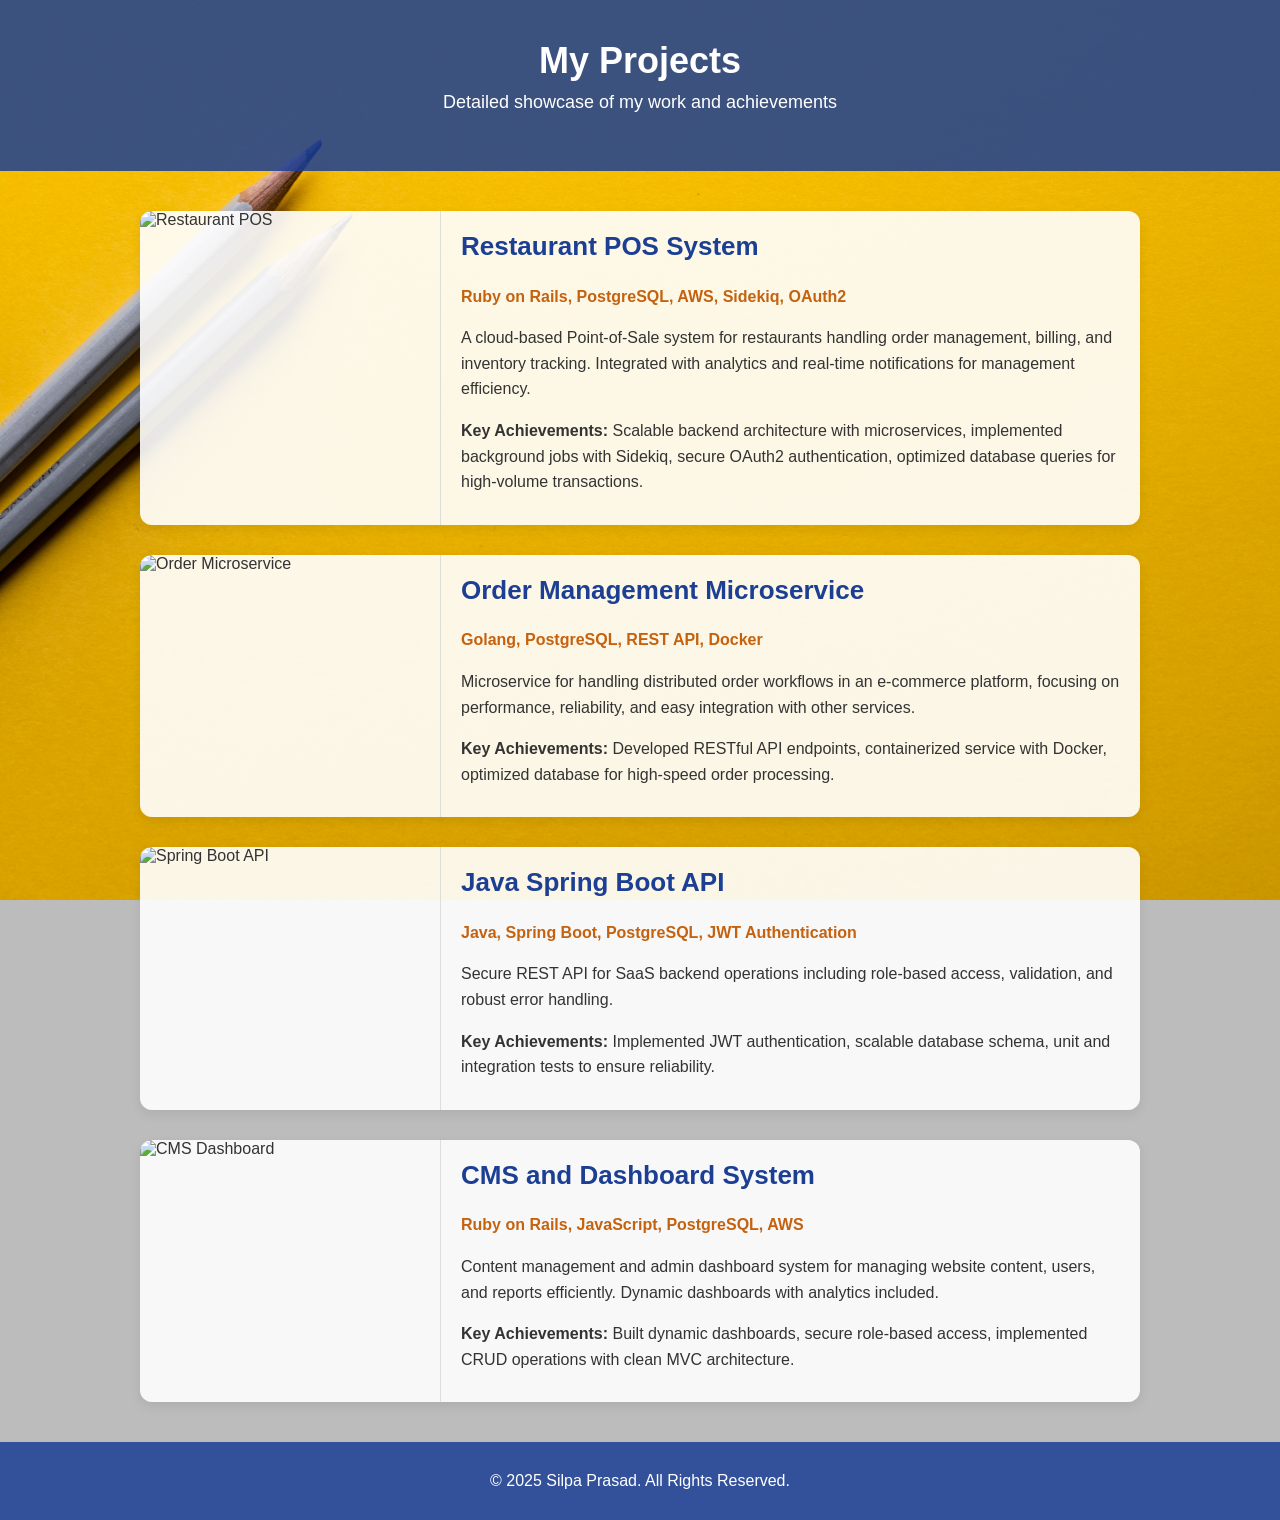
==== projects.html @ 063e01af "Initial commit" ====
<!DOCTYPE html>
<html lang="en">
<head>
    <meta charset="UTF-8">
    <meta name="viewport" content="width=device-width, initial-scale=1.0">
    <title>Silpa Prasad - Projects</title>
    <style>
        html, body {
            height: 100%;
            margin: 0;
            padding: 0;
        }

        body {
            font-family: Arial, sans-serif;
            color: #333;
            background: url('images/joanna.jpg') center top / cover no-repeat fixed;
            background-color: #bcbcbc;
        }

        header {
            padding: 40px 20px;
            text-align: center;
            background: rgba(28, 63, 148, 0.85); /* slightly transparent to see background */
            color: white;
        }

        header h1 {
            margin: 0;
            font-size: 36px;
        }

        header p {
            margin-top: 10px;
            font-size: 18px;
        }

        .project-section {
            max-width: 1000px;
            margin: 40px auto;
            padding: 0 20px;
        }

        .project {
            display: flex;
            flex-wrap: wrap;
            background: rgba(255, 255, 255, 0.9);
            border-radius: 12px;
            box-shadow: 0 4px 12px rgba(0,0,0,0.08);
            margin-bottom: 30px;
            overflow: hidden;
        }

        .project img {
            width: 100%;
            max-width: 300px;
            object-fit: cover;
            border-right: 1px solid #ddd;
        }

        .project-content {
            flex: 1;
            padding: 20px;
        }

        .project-content h2 {
            font-size: 26px;
            color: #1c3f94;
            margin-top: 0;
        }

        .project-content .tech {
            font-weight: bold;
            color: #c46210;
            margin-bottom: 10px;
        }

        .project-content p {
            line-height: 1.6;
            margin-bottom: 10px;
        }

        footer {
            text-align: center;
            padding: 30px 20px;
            background: rgba(28, 63, 148, 0.85);
            color: white;
        }

        @media (max-width: 768px) {
            .project {
                flex-direction: column;
            }
            .project img {
                border-right: none;
                border-bottom: 1px solid #ddd;
                max-width: 100%;
            }
        }
    </style>
</head>
<body>

<header>
    <h1>My Projects</h1>
    <p>Detailed showcase of my work and achievements</p>
</header>

<div class="project-section">

    <!-- Project 1 -->
    <div class="project">
        <img src="https://via.placeholder.com/300x200.png?text=Restaurant+POS" alt="Restaurant POS">
        <div class="project-content">
            <h2>Restaurant POS System</h2>
            <p class="tech">Ruby on Rails, PostgreSQL, AWS, Sidekiq, OAuth2</p>
            <p>A cloud-based Point-of-Sale system for restaurants handling order management, billing, and inventory tracking. Integrated with analytics and real-time notifications for management efficiency.</p>
            <p><strong>Key Achievements:</strong> Scalable backend architecture with microservices, implemented background jobs with Sidekiq, secure OAuth2 authentication, optimized database queries for high-volume transactions.</p>
        </div>
    </div>

    <!-- Project 2 -->
    <div class="project">
        <img src="https://via.placeholder.com/300x200.png?text=Order+Microservice" alt="Order Microservice">
        <div class="project-content">
            <h2>Order Management Microservice</h2>
            <p class="tech">Golang, PostgreSQL, REST API, Docker</p>
            <p>Microservice for handling distributed order workflows in an e-commerce platform, focusing on performance, reliability, and easy integration with other services.</p>
            <p><strong>Key Achievements:</strong> Developed RESTful API endpoints, containerized service with Docker, optimized database for high-speed order processing.</p>
        </div>
    </div>

    <!-- Project 3 -->
    <div class="project">
        <img src="https://via.placeholder.com/300x200.png?text=Spring+Boot+API" alt="Spring Boot API">
        <div class="project-content">
            <h2>Java Spring Boot API</h2>
            <p class="tech">Java, Spring Boot, PostgreSQL, JWT Authentication</p>
            <p>Secure REST API for SaaS backend operations including role-based access, validation, and robust error handling.</p>
            <p><strong>Key Achievements:</strong> Implemented JWT authentication, scalable database schema, unit and integration tests to ensure reliability.</p>
        </div>
    </div>

    <!-- Project 4 -->
    <div class="project">
        <img src="https://via.placeholder.com/300x200.png?text=CMS+Dashboard" alt="CMS Dashboard">
        <div class="project-content">
            <h2>CMS and Dashboard System</h2>
            <p class="tech">Ruby on Rails, JavaScript, PostgreSQL, AWS</p>
            <p>Content management and admin dashboard system for managing website content, users, and reports efficiently. Dynamic dashboards with analytics included.</p>
            <p><strong>Key Achievements:</strong> Built dynamic dashboards, secure role-based access, implemented CRUD operations with clean MVC architecture.</p>
        </div>
    </div>

</div>

<footer>
    &copy; 2025 Silpa Prasad. All Rights Reserved.
</footer>

</body>
</html>
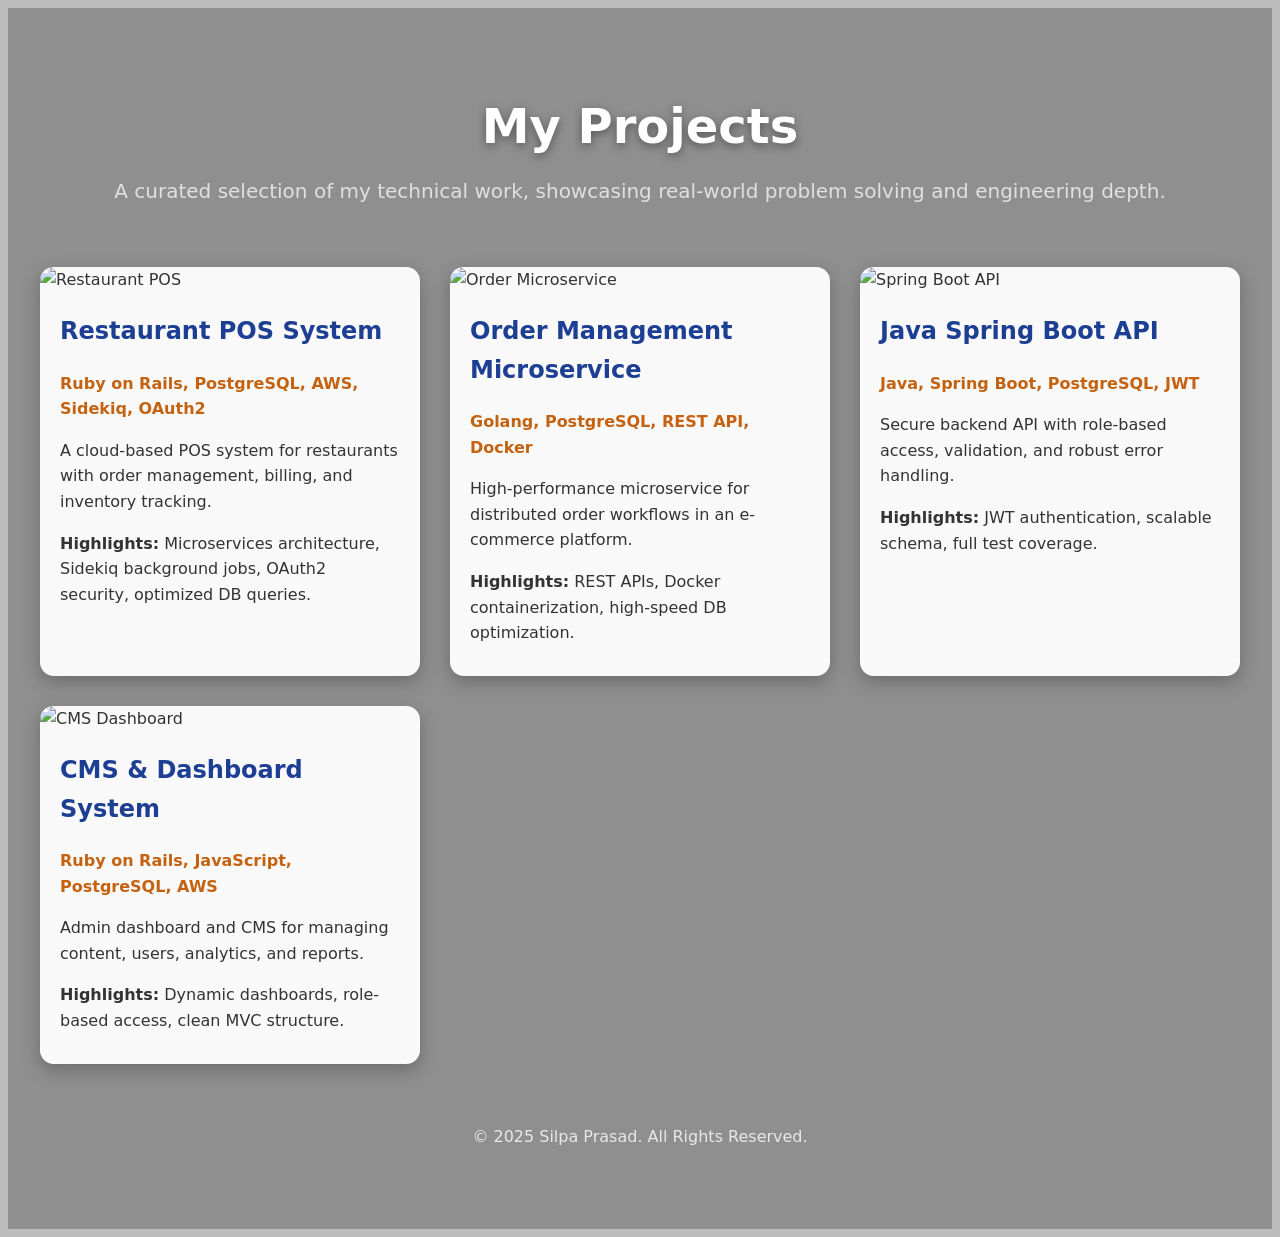
==== commit c8b7a3c6: "Initial portfolio deployment" ====
--- a/projects.html
+++ b/projects.html
@@ -4,159 +4,72 @@
     <meta charset="UTF-8">
     <meta name="viewport" content="width=device-width, initial-scale=1.0">
     <title>Silpa Prasad - Projects</title>
-    <style>
-        html, body {
-            height: 100%;
-            margin: 0;
-            padding: 0;
-        }
 
-        body {
-            font-family: Arial, sans-serif;
-            color: #333;
-            background: url('images/joanna.jpg') center top / cover no-repeat fixed;
-            background-color: #bcbcbc;
-        }
+    <link rel="stylesheet" href="assets/css/projects.css">
+</head>
 
-        header {
-            padding: 40px 20px;
-            text-align: center;
-            background: rgba(28, 63, 148, 0.85); /* slightly transparent to see background */
-            color: white;
-        }
+<body>
+<div class="overlay">
 
-        header h1 {
-            margin: 0;
-            font-size: 36px;
-        }
-
-        header p {
-            margin-top: 10px;
-            font-size: 18px;
-        }
-
-        .project-section {
-            max-width: 1000px;
-            margin: 40px auto;
-            padding: 0 20px;
-        }
-
-        .project {
-            display: flex;
-            flex-wrap: wrap;
-            background: rgba(255, 255, 255, 0.9);
-            border-radius: 12px;
-            box-shadow: 0 4px 12px rgba(0,0,0,0.08);
-            margin-bottom: 30px;
-            overflow: hidden;
-        }
-
-        .project img {
-            width: 100%;
-            max-width: 300px;
-            object-fit: cover;
-            border-right: 1px solid #ddd;
-        }
-
-        .project-content {
-            flex: 1;
-            padding: 20px;
-        }
-
-        .project-content h2 {
-            font-size: 26px;
-            color: #1c3f94;
-            margin-top: 0;
-        }
-
-        .project-content .tech {
-            font-weight: bold;
-            color: #c46210;
-            margin-bottom: 10px;
-        }
-
-        .project-content p {
-            line-height: 1.6;
-            margin-bottom: 10px;
-        }
-
-        footer {
-            text-align: center;
-            padding: 30px 20px;
-            background: rgba(28, 63, 148, 0.85);
-            color: white;
-        }
-
-        @media (max-width: 768px) {
-            .project {
-                flex-direction: column;
-            }
-            .project img {
-                border-right: none;
-                border-bottom: 1px solid #ddd;
-                max-width: 100%;
-            }
-        }
-    </style>
-</head>
-<body>
-
-<header>
-    <h1>My Projects</h1>
-    <p>Detailed showcase of my work and achievements</p>
-</header>
-
-<div class="project-section">
-
-    <!-- Project 1 -->
-    <div class="project">
-        <img src="https://via.placeholder.com/300x200.png?text=Restaurant+POS" alt="Restaurant POS">
-        <div class="project-content">
-            <h2>Restaurant POS System</h2>
-            <p class="tech">Ruby on Rails, PostgreSQL, AWS, Sidekiq, OAuth2</p>
-            <p>A cloud-based Point-of-Sale system for restaurants handling order management, billing, and inventory tracking. Integrated with analytics and real-time notifications for management efficiency.</p>
-            <p><strong>Key Achievements:</strong> Scalable backend architecture with microservices, implemented background jobs with Sidekiq, secure OAuth2 authentication, optimized database queries for high-volume transactions.</p>
-        </div>
+    <!-- Hero Section -->
+    <div class="hero">
+        <h1>My Projects</h1>
+        <p>A curated selection of my technical work, showcasing real-world problem solving and engineering depth.</p>
     </div>
 
-    <!-- Project 2 -->
-    <div class="project">
-        <img src="https://via.placeholder.com/300x200.png?text=Order+Microservice" alt="Order Microservice">
-        <div class="project-content">
-            <h2>Order Management Microservice</h2>
-            <p class="tech">Golang, PostgreSQL, REST API, Docker</p>
-            <p>Microservice for handling distributed order workflows in an e-commerce platform, focusing on performance, reliability, and easy integration with other services.</p>
-            <p><strong>Key Achievements:</strong> Developed RESTful API endpoints, containerized service with Docker, optimized database for high-speed order processing.</p>
+    <!-- Projects Grid -->
+    <div class="projects-container">
+
+        <!-- Project 1 -->
+        <div class="project-card">
+            <img src="https://images.unsplash.com/photo-1556745757-8d76bdb6984b?w=800" alt="Restaurant POS">
+            <div class="project-content">
+                <h2>Restaurant POS System</h2>
+                <span class="tech">Ruby on Rails, PostgreSQL, AWS, Sidekiq, OAuth2</span>
+                <p>A cloud-based POS system for restaurants with order management, billing, and inventory tracking.</p>
+                <p><strong>Highlights:</strong> Microservices architecture, Sidekiq background jobs, OAuth2 security, optimized DB queries.</p>
+            </div>
         </div>
+
+        <!-- Project 2 -->
+        <div class="project-card">
+            <img src="https://images.unsplash.com/photo-1605902711622-cfb43c44367e?w=800" alt="Order Microservice">
+            <div class="project-content">
+                <h2>Order Management Microservice</h2>
+                <span class="tech">Golang, PostgreSQL, REST API, Docker</span>
+                <p>High-performance microservice for distributed order workflows in an e-commerce platform.</p>
+                <p><strong>Highlights:</strong> REST APIs, Docker containerization, high-speed DB optimization.</p>
+            </div>
+        </div>
+
+        <!-- Project 3 -->
+        <div class="project-card">
+            <img src="https://images.unsplash.com/photo-1518770660439-4636190af475?w=800" alt="Spring Boot API">
+            <div class="project-content">
+                <h2>Java Spring Boot API</h2>
+                <span class="tech">Java, Spring Boot, PostgreSQL, JWT</span>
+                <p>Secure backend API with role-based access, validation, and robust error handling.</p>
+                <p><strong>Highlights:</strong> JWT authentication, scalable schema, full test coverage.</p>
+            </div>
+        </div>
+
+        <!-- Project 4 -->
+        <div class="project-card">
+            <img src="https://images.unsplash.com/photo-1556155092-8707de31f9c4?w=800" alt="CMS Dashboard">
+            <div class="project-content">
+                <h2>CMS & Dashboard System</h2>
+                <span class="tech">Ruby on Rails, JavaScript, PostgreSQL, AWS</span>
+                <p>Admin dashboard and CMS for managing content, users, analytics, and reports.</p>
+                <p><strong>Highlights:</strong> Dynamic dashboards, role-based access, clean MVC structure.</p>
+            </div>
+        </div>
+
     </div>
 
-    <!-- Project 3 -->
-    <div class="project">
-        <img src="https://via.placeholder.com/300x200.png?text=Spring+Boot+API" alt="Spring Boot API">
-        <div class="project-content">
-            <h2>Java Spring Boot API</h2>
-            <p class="tech">Java, Spring Boot, PostgreSQL, JWT Authentication</p>
-            <p>Secure REST API for SaaS backend operations including role-based access, validation, and robust error handling.</p>
-            <p><strong>Key Achievements:</strong> Implemented JWT authentication, scalable database schema, unit and integration tests to ensure reliability.</p>
-        </div>
-    </div>
-
-    <!-- Project 4 -->
-    <div class="project">
-        <img src="https://via.placeholder.com/300x200.png?text=CMS+Dashboard" alt="CMS Dashboard">
-        <div class="project-content">
-            <h2>CMS and Dashboard System</h2>
-            <p class="tech">Ruby on Rails, JavaScript, PostgreSQL, AWS</p>
-            <p>Content management and admin dashboard system for managing website content, users, and reports efficiently. Dynamic dashboards with analytics included.</p>
-            <p><strong>Key Achievements:</strong> Built dynamic dashboards, secure role-based access, implemented CRUD operations with clean MVC architecture.</p>
-        </div>
-    </div>
+    <footer>
+        © 2025 Silpa Prasad. All Rights Reserved.
+    </footer>
 
 </div>
-
-<footer>
-    &copy; 2025 Silpa Prasad. All Rights Reserved.
-</footer>
-
 </body>
-</html>
+</html>
--- a/assets/css/projects.css
+++ b/assets/css/projects.css
@@ -0,0 +1,96 @@
+body {
+            background: url('https://images.unsplash.com/photo-1557683316-973673baf926')
+                center top / cover no-repeat fixed;
+            background-color: #bcbcbc; /* fallback */
+            font-family: system-ui, -apple-system, BlinkMacSystemFont, "Segoe UI", sans-serif;
+            color: #fff;
+            line-height: 1.6;
+            -webkit-font-smoothing: antialiased;
+        }
+
+        /* Dark overlay for readability */
+        .overlay {
+            background: rgba(0, 0, 0, 0.24);
+            min-height: 100vh;
+            padding-bottom: 60px;
+        }
+
+        /* Hero Section */
+        .hero {
+            text-align: center;
+            padding: 80px 20px 40px;
+        }
+
+        .hero h1 {
+            font-size: 48px;
+            margin: 0;
+            font-weight: 700;
+            text-shadow: 0 3px 10px rgba(0,0,0,0.4);
+        }
+
+        .hero p {
+            font-size: 20px;
+            margin-top: 10px;
+            color: #e0e0e0;
+        }
+
+        /* Project Grid */
+        .projects-container {
+            max-width: 1200px;
+            margin: auto;
+            padding: 0 20px;
+            display: grid;
+            grid-template-columns: repeat(auto-fit, minmax(320px, 1fr));
+            gap: 30px;
+        }
+
+        /* Project Card */
+        .project-card {
+            background: rgba(255, 255, 255, 0.95);
+            color: #333;
+            border-radius: 14px;
+            overflow: hidden;
+            box-shadow: 0 6px 18px rgba(0,0,0,0.25);
+            transition: transform 0.25s ease, box-shadow 0.25s ease;
+        }
+
+        .project-card:hover {
+            transform: translateY(-8px);
+            box-shadow: 0 10px 25px rgba(0,0,0,0.35);
+        }
+
+        .project-card img {
+            width: 100%;
+            height: 200px;
+            object-fit: cover;
+        }
+
+        .project-content {
+            padding: 20px;
+        }
+
+        .project-content h2 {
+            margin-top: 0;
+            font-size: 24px;
+            color: #1c3f94;
+        }
+
+        .tech {
+            font-weight: bold;
+            color: #c46210;
+            margin-bottom: 12px;
+            display: block;
+        }
+
+        .project-content p {
+            line-height: 1.6;
+            margin-bottom: 10px;
+        }
+
+        footer {
+            text-align: center;
+            padding: 20px;
+            color: #fff;
+            opacity: 0.8;
+            margin-top: 40px;
+        }
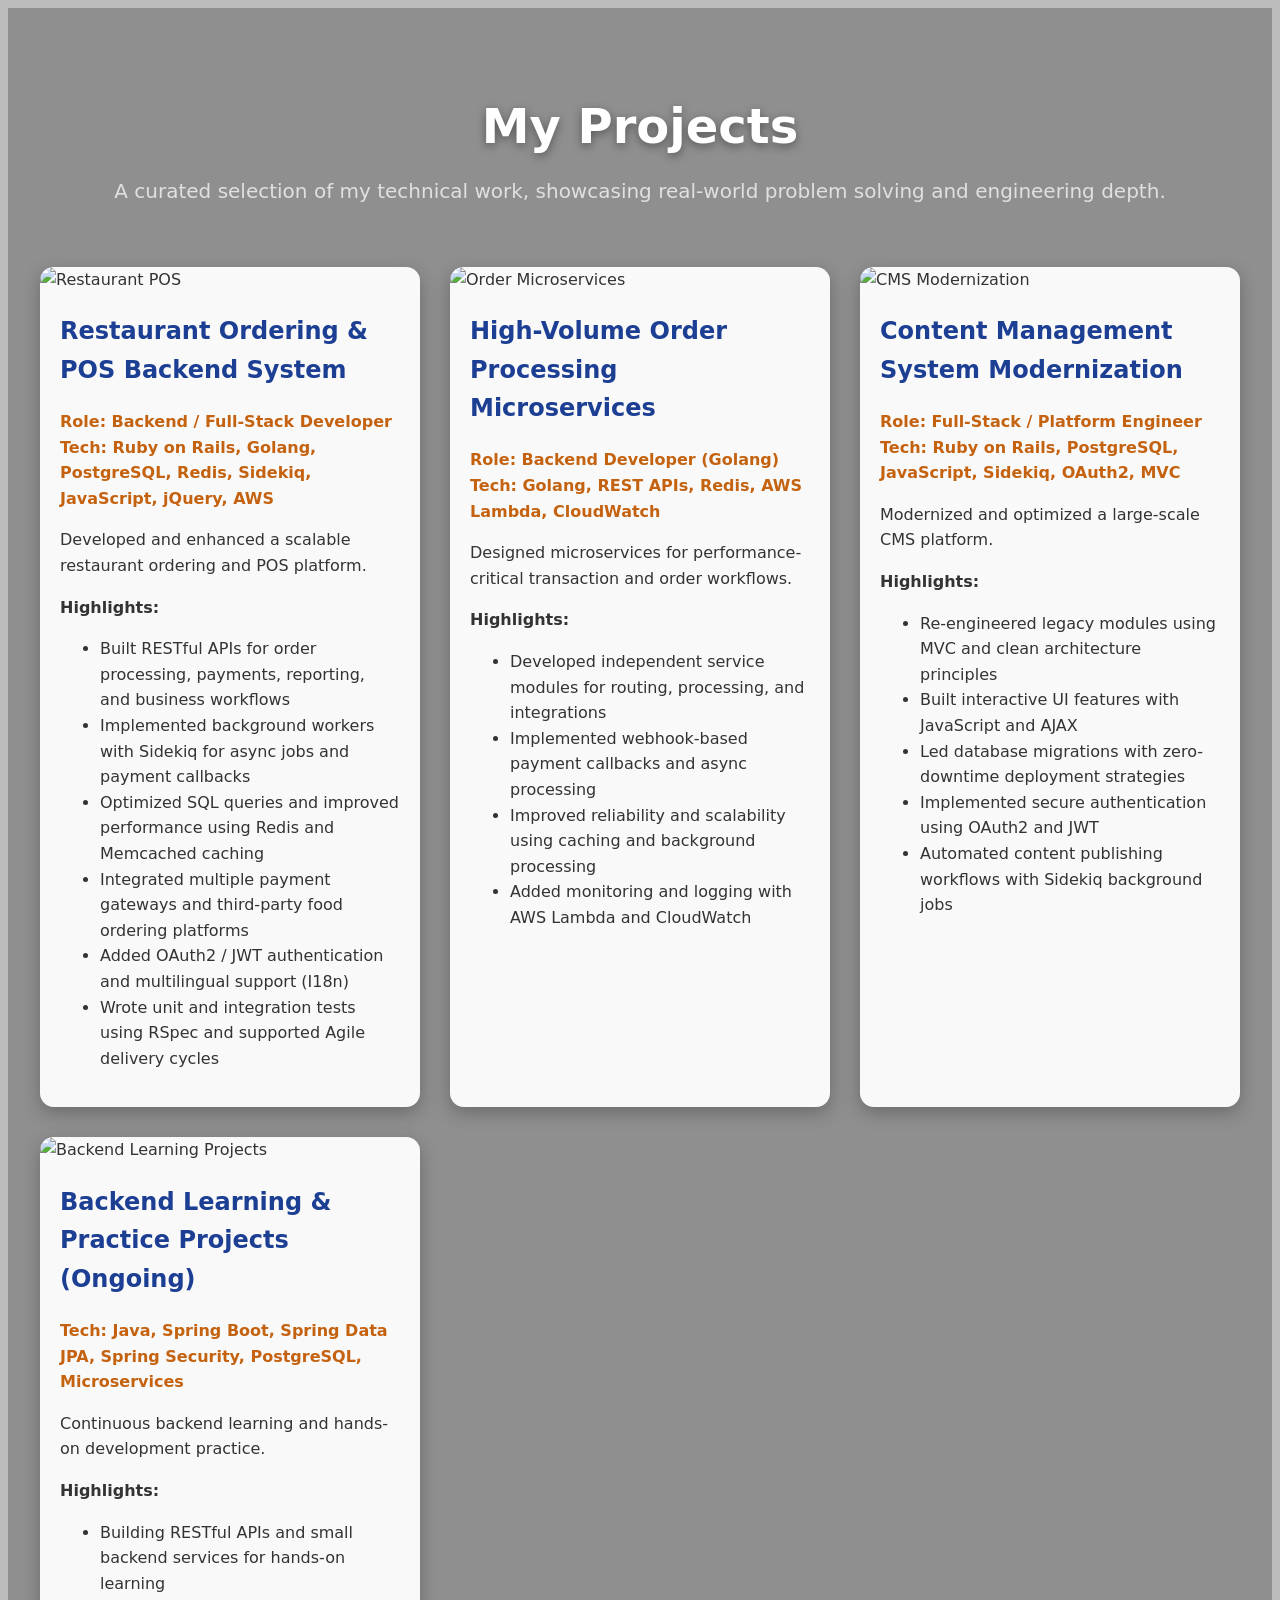
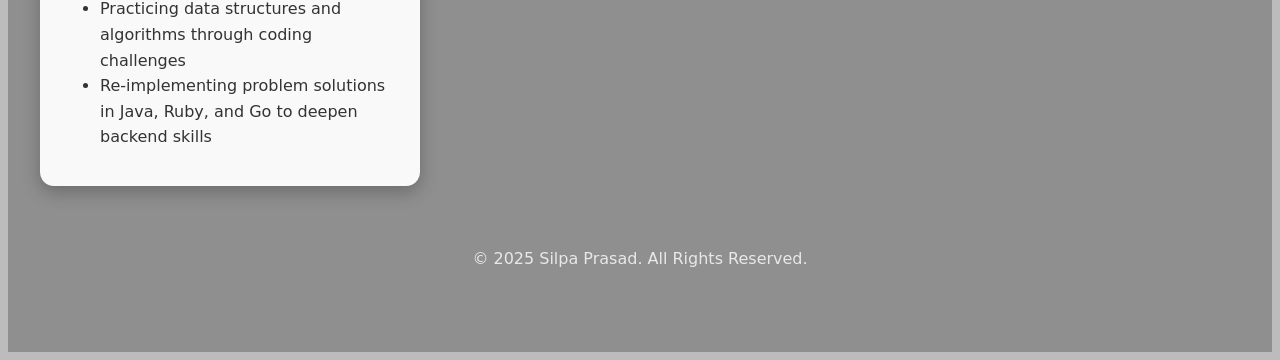
==== commit 955b66d0: "Updated projects and final touchups" ====
--- a/projects.html
+++ b/projects.html
@@ -21,46 +21,74 @@
     <div class="projects-container">
 
         <!-- Project 1 -->
+        <!-- Project 1 -->
+        <!-- Project 1 -->
         <div class="project-card">
             <img src="https://images.unsplash.com/photo-1556745757-8d76bdb6984b?w=800" alt="Restaurant POS">
             <div class="project-content">
-                <h2>Restaurant POS System</h2>
-                <span class="tech">Ruby on Rails, PostgreSQL, AWS, Sidekiq, OAuth2</span>
-                <p>A cloud-based POS system for restaurants with order management, billing, and inventory tracking.</p>
-                <p><strong>Highlights:</strong> Microservices architecture, Sidekiq background jobs, OAuth2 security, optimized DB queries.</p>
+                <h2>Restaurant Ordering & POS Backend System</h2>
+                <span class="tech">Role: Backend / Full-Stack Developer<br>Tech: Ruby on Rails, Golang, PostgreSQL, Redis, Sidekiq, JavaScript, jQuery, AWS</span>
+                <p>Developed and enhanced a scalable restaurant ordering and POS platform.</p>
+                <p><strong>Highlights:</strong></p>
+                <ul>
+                    <li>Built RESTful APIs for order processing, payments, reporting, and business workflows</li>
+                    <li>Implemented background workers with Sidekiq for async jobs and payment callbacks</li>
+                    <li>Optimized SQL queries and improved performance using Redis and Memcached caching</li>
+                    <li>Integrated multiple payment gateways and third-party food ordering platforms</li>
+                    <li>Added OAuth2 / JWT authentication and multilingual support (I18n)</li>
+                    <li>Wrote unit and integration tests using RSpec and supported Agile delivery cycles</li>
+                </ul>
             </div>
         </div>
 
         <!-- Project 2 -->
         <div class="project-card">
-            <img src="https://images.unsplash.com/photo-1605902711622-cfb43c44367e?w=800" alt="Order Microservice">
+            <img src="https://images.unsplash.com/photo-1518770660439-4636190af475?w=800" alt="Order Microservices">
             <div class="project-content">
-                <h2>Order Management Microservice</h2>
-                <span class="tech">Golang, PostgreSQL, REST API, Docker</span>
-                <p>High-performance microservice for distributed order workflows in an e-commerce platform.</p>
-                <p><strong>Highlights:</strong> REST APIs, Docker containerization, high-speed DB optimization.</p>
+                <h2>High-Volume Order Processing Microservices</h2>
+                <span class="tech">Role: Backend Developer (Golang)<br>Tech: Golang, REST APIs, Redis, AWS Lambda, CloudWatch</span>
+                <p>Designed microservices for performance-critical transaction and order workflows.</p>
+                <p><strong>Highlights:</strong></p>
+                <ul>
+                    <li>Developed independent service modules for routing, processing, and integrations</li>
+                    <li>Implemented webhook-based payment callbacks and async processing</li>
+                    <li>Improved reliability and scalability using caching and background processing</li>
+                    <li>Added monitoring and logging with AWS Lambda and CloudWatch</li>
+                </ul>
             </div>
         </div>
 
         <!-- Project 3 -->
         <div class="project-card">
-            <img src="https://images.unsplash.com/photo-1518770660439-4636190af475?w=800" alt="Spring Boot API">
+            <img src="https://images.unsplash.com/photo-1556155092-8707de31f9c4?w=800" alt="CMS Modernization">
             <div class="project-content">
-                <h2>Java Spring Boot API</h2>
-                <span class="tech">Java, Spring Boot, PostgreSQL, JWT</span>
-                <p>Secure backend API with role-based access, validation, and robust error handling.</p>
-                <p><strong>Highlights:</strong> JWT authentication, scalable schema, full test coverage.</p>
+                <h2>Content Management System Modernization</h2>
+                <span class="tech">Role: Full-Stack / Platform Engineer<br>Tech: Ruby on Rails, PostgreSQL, JavaScript, Sidekiq, OAuth2, MVC</span>
+                <p>Modernized and optimized a large-scale CMS platform.</p>
+                <p><strong>Highlights:</strong></p>
+                <ul>
+                    <li>Re-engineered legacy modules using MVC and clean architecture principles</li>
+                    <li>Built interactive UI features with JavaScript and AJAX</li>
+                    <li>Led database migrations with zero-downtime deployment strategies</li>
+                    <li>Implemented secure authentication using OAuth2 and JWT</li>
+                    <li>Automated content publishing workflows with Sidekiq background jobs</li>
+                </ul>
             </div>
         </div>
 
         <!-- Project 4 -->
         <div class="project-card">
-            <img src="https://images.unsplash.com/photo-1556155092-8707de31f9c4?w=800" alt="CMS Dashboard">
+            <img src="https://images.unsplash.com/photo-1555949963-aa79dcee981c?w=800" alt="Backend Learning Projects">
             <div class="project-content">
-                <h2>CMS & Dashboard System</h2>
-                <span class="tech">Ruby on Rails, JavaScript, PostgreSQL, AWS</span>
-                <p>Admin dashboard and CMS for managing content, users, analytics, and reports.</p>
-                <p><strong>Highlights:</strong> Dynamic dashboards, role-based access, clean MVC structure.</p>
+                <h2>Backend Learning & Practice Projects (Ongoing)</h2>
+                <span class="tech">Tech: Java, Spring Boot, Spring Data JPA, Spring Security, PostgreSQL, Microservices</span>
+                <p>Continuous backend learning and hands-on development practice.</p>
+                <p><strong>Highlights:</strong></p>
+                <ul>
+                    <li>Building RESTful APIs and small backend services for hands-on learning</li>
+                    <li>Practicing data structures and algorithms through coding challenges</li>
+                    <li>Re-implementing problem solutions in Java, Ruby, and Go to deepen backend skills</li>
+                </ul>
             </div>
         </div>
 
